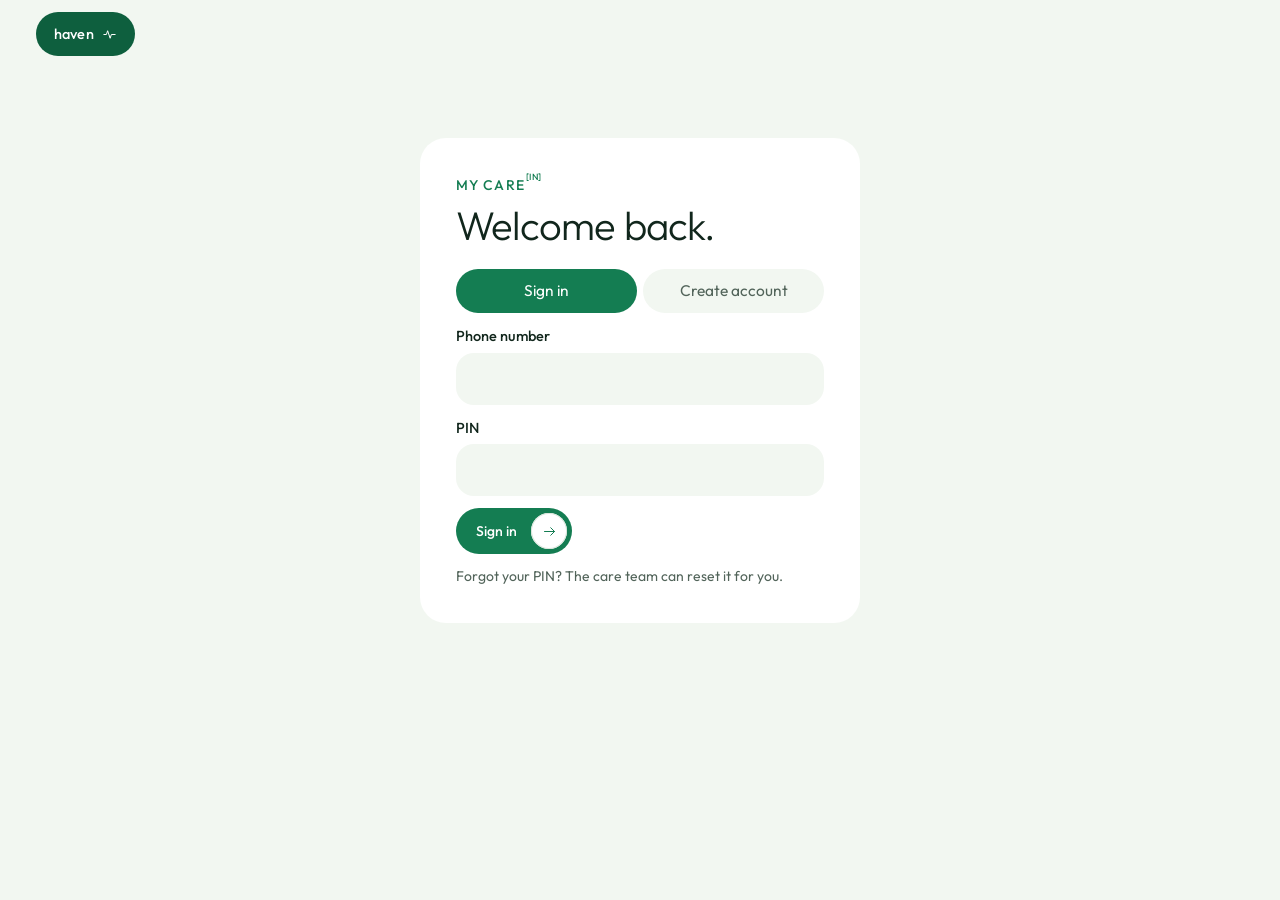
==== app.html @ 5426b7e1 "Add files via upload" ====
<!DOCTYPE html>
<html lang="en">
<head>
<meta charset="utf-8">
<meta name="viewport" content="width=device-width, initial-scale=1">
<meta name="robots" content="noindex">
<title>My care</title>
<meta name="theme-color" content="#147D52">
<link rel="icon" href="data:image/svg+xml,%3Csvg xmlns='http://www.w3.org/2000/svg' viewBox='0 0 32 32'%3E%3Ccircle cx='16' cy='16' r='16' fill='%23147D52'/%3E%3Cpath d='M13 8h6v5h5v6h-5v5h-6v-5H8v-6h5z' fill='%23FFC64A'/%3E%3C/svg%3E">
<link rel="stylesheet" href="styles.css">
</head>
<body>
<div class="wrap">
  <header class="bar">
    <div><a class="pill dark logo" href="index.html"><span id="b-name">haven</span><svg><use href="#i-pulse"/></svg></a></div>
    <div><a class="pill" id="b-call" hidden><svg><use href="#i-phone"/></svg>Call</a><button class="pill" id="b-out" hidden>Sign out</button></div>
  </header>
  <main id="app" aria-live="polite"></main>
</div>
<script src="data.js"></script>
<script src="common.js"></script>
<script src="app.js"></script>
</body>
</html>
---- styles.css ----
@font-face{font-family:"Outfit";src:url("fonts/outfit-latin-wght-normal.woff2") format("woff2");font-weight:100 900;font-display:swap}

:root{
  --bg:#F2F7F1; --ink:#11261C; --muted:#52645A; --line:#DAE6DC; --white:#fff;
  --green:#147D52; --green-d:#0E5F3E; --steel:#8FD3B0; --steel-d:#1F8A5B; --steel-l:#D8EFE0; --deep:#0E5F3E;
  --cyan:#FFC64A; --sun:#FFC64A; --orange:#F0803A; --red:#D2462F; --amber:#9A6700; --ok:#147D52;
  --r:26px;
}
*{box-sizing:border-box}
html{scroll-behavior:smooth;-webkit-text-size-adjust:100%}
html,body{overflow-x:clip}
body{margin:0;background:var(--bg);color:var(--ink);font:400 16.5px/1.5 "Outfit",system-ui,sans-serif;-webkit-font-smoothing:antialiased}
h1,h2,h3,p,ul,ol{margin:0;padding:0}
ul,ol{list-style:none}
h1,h2,h3{font-weight:300;letter-spacing:-.02em;line-height:1.08}
b,strong{font-weight:600}
a{color:inherit;text-decoration:none}
button{font:inherit;color:inherit;background:none;border:0;padding:0;cursor:pointer}
svg{display:block}
:focus-visible{outline:2px solid var(--ink);outline-offset:3px;border-radius:999px}
[hidden]{display:none!important}
.wrap{max-width:1240px;margin:0 auto;padding-left:16px;padding-right:16px}
.muted{color:var(--muted)}
.small{font-size:13px}

/* ---------- pills + round icons ---------- */
.pill{color:var(--ink);display:inline-flex;align-items:center;gap:8px;min-height:40px;padding:0 15px;border-radius:999px;background:#fff;font-size:13px;font-weight:500;white-space:nowrap}
.pill svg{width:15px;height:15px}
.pill.dark{background:var(--ink);color:#fff}
.pill.glass{background:rgba(255,255,255,.26);color:#fff;backdrop-filter:blur(10px);-webkit-backdrop-filter:blur(10px)}
.pill.ghost{background:none;color:var(--muted);box-shadow:inset 0 0 0 1px var(--line)}
.pill.ico-l{padding-left:5px}.pill.ico-r{padding-right:5px}
.ico{color:var(--ink);width:32px;height:32px;flex:none;border-radius:50%;display:grid;place-items:center;background:#fff;box-shadow:inset 0 0 0 1px var(--line)}
.ico svg{width:15px;height:15px}
.ico.dark{background:var(--ink);color:var(--cyan);box-shadow:none}
.ico.cyan{background:var(--cyan);color:#fff;box-shadow:none}
.ico.lg{width:46px;height:46px}.ico.lg svg{width:19px;height:19px}
.ico.xl{width:68px;height:68px}.ico.xl svg{width:26px;height:26px}
.go{display:inline-flex;align-items:center;gap:14px;min-height:46px;padding:0 5px 0 20px;border-radius:999px;background:#fff;box-shadow:inset 0 0 0 1px #CFD3D6;font-size:14px;font-weight:500;transition:transform .15s}
.go:hover{transform:translateY(-1px)}
.go .ico{width:36px;height:36px}
.go.glass{background:rgba(255,255,255,.28);box-shadow:none;color:#fff;backdrop-filter:blur(10px);-webkit-backdrop-filter:blur(10px)}
.go.glass .ico{background:#fff;color:var(--cyan)}
.ico.dark{color:var(--cyan)}.ico.cyan{color:#fff}.pill.dark,.pill.glass{color:#fff}
.go.solid{background:var(--ink);color:#fff;box-shadow:none}
.go.solid .ico{background:#fff;color:var(--ink)}
.go:disabled{opacity:.45;cursor:default;transform:none}
.sec-label{font-size:15px;color:var(--ink)}
.sec-label sup{font-size:9px;font-weight:500;letter-spacing:.04em;margin-left:1px;position:relative;top:-.5em}
.hl{display:inline-flex;align-items:center;gap:.22em;background:#fff;border-radius:999px;padding:0 .28em 0 .32em;line-height:1.12;vertical-align:baseline}
.hl .ico{width:.62em;height:.62em;box-shadow:inset 0 0 0 1px #CFD3D6}
.hl .ico svg{width:55%;height:55%}
.h-ico{display:inline-block;width:.7em;height:.7em;vertical-align:-.04em;margin:0 .12em}
.dash{position:absolute;pointer-events:none;border:1.5px dashed rgba(255,255,255,.85);border-radius:50%}
.cloud{position:absolute;pointer-events:none;width:var(--w,90px);height:calc(var(--w,90px)*.52);border-radius:999px;background:#fff;filter:drop-shadow(0 10px 18px rgba(80,110,125,.18))}
.cloud::before,.cloud::after{content:"";position:absolute;background:#fff;border-radius:50%}
.cloud::before{width:46%;aspect-ratio:1;left:16%;top:-38%}
.cloud::after{width:36%;aspect-ratio:1;left:50%;top:-22%}

/* ---------- hero ---------- */
.hero{position:relative;overflow:hidden;isolation:isolate;min-height:clamp(560px,62vw,760px);border-radius:0 0 30px 30px;color:#fff;background:linear-gradient(180deg,#6F9AB2 0%,#9DBFD0 42%,#CFE0E8 100%)}
.tower{position:absolute;z-index:-1;inset:0;background:linear-gradient(180deg,#3F5560,#6C8795);opacity:.92}
.tower::after{content:"";position:absolute;inset:0;background:repeating-linear-gradient(90deg,rgba(255,255,255,.11) 0 2px,transparent 2px 22px),repeating-linear-gradient(0deg,rgba(0,0,0,.1) 0 2px,transparent 2px 16px)}
.tower.t1{clip-path:polygon(0 0,27% 0,19% 48%,0 66%)}
.tower.t2{clip-path:polygon(100% 0,66% 0,77% 58%,100% 78%);background:linear-gradient(180deg,#33474F,#5D7885)}
.tower.t3{clip-path:polygon(40% 100%,45% 72%,57% 74%,61% 100%);background:linear-gradient(180deg,#4A626D,#2F4048)}
.tower.t4{clip-path:polygon(0 100%,0 74%,15% 64%,24% 100%);background:linear-gradient(180deg,#566F7B,#394C55)}
.tower.t5{clip-path:polygon(100% 100%,100% 86%,84% 70%,78% 100%);background:linear-gradient(180deg,#48606B,#2F4048);opacity:.85}
.hero-haze{position:absolute;z-index:-1;left:20%;right:20%;top:12%;height:60%;border-radius:50%;background:radial-gradient(closest-side,rgba(255,255,255,.55),transparent);filter:blur(10px)}
.nav{position:absolute;z-index:5;left:0;right:0;top:0;display:flex;justify-content:space-between;align-items:center;gap:10px;padding:12px 14px}
.nav>div{display:flex;gap:8px;align-items:center}
.nav .pill{box-shadow:0 2px 10px rgba(40,60,70,.12)}
.logo{font-weight:500;font-size:15px;letter-spacing:.01em}
.hero-mid{position:absolute;left:0;right:0;top:50%;transform:translateY(-54%);text-align:center;padding:0 16px}
.hero h1{font-size:clamp(40px,6.6vw,84px);font-weight:300;letter-spacing:-.025em;line-height:1;text-shadow:0 2px 24px rgba(60,90,105,.25)}
.hero h1 .sun{display:inline-grid;place-items:center;width:.62em;height:.62em;vertical-align:.02em;margin:0 .1em;position:relative}
.hero h1 .sun svg{width:100%;height:100%}
.hero .dash{width:clamp(180px,24vw,330px);aspect-ratio:1;left:50%;top:50%;transform:translate(-50%,-50%)}
.hero .go{margin-top:28px}
.hero-card{position:absolute;z-index:4;left:14px;bottom:14px;display:flex;align-items:center;gap:8px;background:#fff;color:var(--ink);border-radius:999px;padding:8px 22px 8px 8px;max-width:calc(100% - 28px);box-shadow:0 8px 24px rgba(40,60,70,.14)}
.hero-card p{font-size:12.5px;line-height:1.3;max-width:190px;margin-left:8px}
.hero-card .x{position:absolute;right:-6px;top:-8px;width:22px;height:22px;border-radius:50%;background:#fff;display:grid;place-items:center;box-shadow:0 2px 6px rgba(0,0,0,.18);font-size:13px;line-height:1}
.hero-tag{position:absolute;z-index:4;right:14px;bottom:14px}
.side{position:fixed;z-index:30;right:12px;top:50%;transform:translateY(-50%);display:flex;flex-direction:column;gap:8px}
.side .ico{box-shadow:0 2px 10px rgba(40,60,70,.14)}

/* ---------- about ---------- */
.sec{position:relative;padding-top:clamp(56px,7vw,96px)}
.sec-top{display:grid;grid-template-columns:1fr auto 1fr;align-items:start;gap:16px}
.center{text-align:center}
.h2{font-size:clamp(38px,5.2vw,64px)}
.lead{max-width:330px;margin:22px auto 26px;color:#4A4F54;font-size:16px;line-height:1.4}
.curve{position:absolute;z-index:-1;left:0;right:0;top:120px;width:100%;height:520px;fill:none;stroke:#C5CACE;stroke-width:1.2;stroke-dasharray:6 6}
.cards{display:grid;grid-template-columns:1fr 1fr 1fr 1.05fr 1fr;gap:14px;align-items:end;margin-top:28px}
.c{position:relative;overflow:hidden;border-radius:var(--r);isolation:isolate}
.c-dark{background:linear-gradient(200deg,#3A4850,#16191B 70%);color:#fff;padding:20px;min-height:300px;display:flex;flex-direction:column;justify-content:space-between;margin-bottom:70px}
.c-dark h3{font-size:27px;line-height:1.25}
.c-phone{background:var(--steel-l);min-height:190px;padding:18px 18px 0;display:flex;justify-content:center}
.mini{width:132px;border-radius:26px 26px 0 0;background:var(--steel);color:#fff;padding:14px 12px 20px;box-shadow:0 0 0 5px #fff,0 18px 30px -10px rgba(60,90,105,.5);transform:rotate(-7deg) translateY(12px)}
.mini small{display:block;font-size:9px;opacity:.9}
.mini b{display:block;font-weight:300;font-size:30px;line-height:1.1}
.mini span{display:block;font-size:17px;font-weight:300;line-height:1.15;margin-top:6px}
.c-home{background:linear-gradient(180deg,#BFD3DB,#DCE7EC);min-height:230px;margin-bottom:76px}
.c-home .dash{width:150px;height:150px;left:50%;top:44%;transform:translate(-50%,-50%);border-color:#fff}
.c-home .ico.xl{position:absolute;left:50%;top:44%;transform:translate(-50%,-50%)}
.c-home .acts{position:absolute;right:12px;bottom:12px;display:flex;gap:6px;background:rgba(255,255,255,.5);border-radius:999px;padding:5px}
.c-steel{background:var(--steel-d);color:#fff;padding:26px 22px 22px;min-height:130px;overflow:visible;margin-bottom:176px;display:flex;flex-direction:column;gap:14px}
.c-steel p{font-size:16px;line-height:1.25;max-width:170px}
.c-steel .corner{position:absolute;right:-10px;top:-40px;width:78px;height:78px;border-radius:50%;background:var(--bg);display:grid;place-items:center}
.c-steel .corner .ico{width:58px;height:58px;box-shadow:none}
.c-sky{background:linear-gradient(180deg,#8FB3C6,#C9DDE6);min-height:296px}
.c-sky .dash{width:190px;height:190px;left:50%;top:60%;transform:translate(-50%,-50%)}
.c-sky .live{position:absolute;right:14px;top:14px}
.c-sky .ico.live{color:var(--red)}
.c-sky .pill{position:absolute;left:50%;bottom:14px;transform:translateX(-50%)}
.c-sky .figure{position:absolute;left:50%;bottom:54px;transform:translateX(-50%);width:74px;height:74px;border-radius:50%;background:#fff;display:grid;place-items:center;color:var(--deep);box-shadow:0 14px 26px -8px rgba(60,90,105,.5)}
.c-sky .figure svg{width:30px;height:30px}
.pager{display:flex;gap:8px;margin-top:-52px;margin-left:8px;position:relative}

/* ---------- services ---------- */
.svc{display:grid;grid-template-columns:1fr 1fr;gap:16px;align-items:stretch}
.svc-art{position:relative;overflow:hidden;isolation:isolate;border-radius:var(--r);min-height:640px;background:linear-gradient(180deg,#A3C0CC,#C7D8DF 70%,#D6E1E6);color:#fff;padding:24px}
.svc-art .capsule{position:absolute;left:50%;top:50%;transform:translate(-50%,-50%);width:min(300px,62%);height:70%;border:1.5px dashed #fff;border-radius:999px}
.svc-art .inner{position:absolute;left:50%;top:50%;transform:translate(-50%,-48%);width:min(250px,52%);height:60%;border-radius:999px;background:linear-gradient(180deg,rgba(255,255,255,.75),rgba(255,255,255,.12));overflow:hidden}
.svc-art .inner::after{content:"";position:absolute;inset:0;background:repeating-linear-gradient(0deg,rgba(134,168,182,.35) 0 2px,transparent 2px 14px);transform:skewY(-18deg) scale(1.4)}
.chip-big{position:absolute;display:flex;flex-direction:column;gap:4px;align-items:flex-start}
.chip-big .pill{font-size:clamp(17px,2vw,24px);font-weight:300;min-height:0;padding:7px 18px}
.chip-big .pill svg{width:18px;height:18px}
.chip-big span.val{font-size:clamp(17px,2vw,24px);font-weight:300;padding-left:18px;display:flex;align-items:center;gap:8px}
.svc-art .place{position:absolute;left:0;right:0;bottom:24px;text-align:center;font-size:clamp(17px,2vw,24px);font-weight:300;color:#fff;opacity:.9}
.svc-art .dot{position:absolute;width:10px;height:10px;border-radius:50%;background:#fff}
.svc-info{padding:clamp(8px,2vw,28px);display:flex;flex-direction:column}
.tabs-row{display:flex;flex-wrap:wrap;gap:8px;justify-content:center}
.tabs-row .pill{color:#A9AFB4;background:rgba(255,255,255,.45);font-size:15px;font-weight:400;min-height:36px}
.tabs-row .pill[aria-selected="true"]{color:var(--ink);background:#fff}
.slide{flex:1;display:grid;grid-template-columns:auto 1fr auto;align-items:center;gap:12px;padding:40px 0}
.slide-body{text-align:center;display:flex;flex-direction:column;align-items:center;gap:16px}
.slide-body .path{font-size:18px;color:#4A4F54;font-weight:300}
.slide-body h3{font-size:clamp(22px,2.4vw,28px);font-weight:400;max-width:360px;line-height:1.22}
.chev{width:44px;height:44px;display:grid;place-items:center;color:var(--ink)}
.chev svg{width:22px;height:22px}
.dots{display:flex;gap:6px;justify-content:center}
.dots i{width:7px;height:7px;border-radius:50%;box-shadow:inset 0 0 0 1px #555}
.dots i.on{background:var(--ink);box-shadow:0 0 0 2.5px var(--bg),0 0 0 3.5px #555}

/* ---------- app ---------- */
.appshow{position:relative;display:grid;grid-template-columns:1fr auto 1fr;gap:clamp(12px,3vw,48px);align-items:center;padding:56px 0 30px}
.ring{position:absolute;left:50%;top:50%;transform:translate(-50%,-50%);width:min(620px,92%);aspect-ratio:1;border:1.2px dashed #C5CACE;border-radius:50%;z-index:-1}
.notes{display:flex;flex-direction:column;gap:clamp(40px,7vw,92px)}
.notes li{position:relative;font-size:18px;line-height:1.15}
.notes.l{text-align:right;color:#C2C6C9}
.notes.l li:nth-child(2){margin-right:44px}
.notes.r li:nth-child(2){margin-left:44px}
.notes small{display:block;font-size:11.5px;color:var(--muted);margin-top:6px;max-width:190px}
.phone{position:relative;width:228px;border-radius:44px;background:linear-gradient(180deg,#B5CCD6,#9DB9C5);padding:26px 16px 0;color:#fff;box-shadow:0 0 0 12px var(--steel-l),0 40px 60px -30px rgba(60,90,105,.6);height:440px;overflow:hidden}
.phone::before{content:"";position:absolute;left:50%;top:10px;transform:translateX(-50%);width:54px;height:12px;border-radius:9px;background:#EDF3F5}
.phone .t{font-size:10px;opacity:.9;margin-top:10px}
.phone .city{font-size:17px}
.phone .big{font-size:42px;font-weight:300;line-height:1.1;margin-top:10px;display:flex;align-items:baseline;gap:8px}
.phone .big small{font-size:10px}
.phone .say{font-size:26px;font-weight:300;line-height:1.12;margin-top:8px}
.phone .row{display:grid;grid-template-columns:repeat(3,1fr);gap:6px;margin-top:22px;border-top:1px solid rgba(255,255,255,.4);padding-top:10px;font-size:9px}
.phone .row b{display:block;font-size:15px;font-weight:400}
.phone .dock{position:absolute;left:14px;right:14px;bottom:-18px;height:74px;border-radius:26px;background:linear-gradient(180deg,#5F7E8C,#3F5560);display:flex;gap:6px;padding:12px}
.phone .dock .pill{min-height:22px;font-size:8.5px;padding:0 8px;color:var(--ink)}
.float-card{position:relative;display:inline-flex;align-items:center;gap:8px;background:#fff;border-radius:999px;padding:8px 22px 8px 8px;margin-top:8px}
.float-card p{font-size:12.5px;line-height:1.3;max-width:190px;margin-left:8px}

/* ---------- footer ---------- */
.end{padding:clamp(72px,10vw,130px) 0 20px;text-align:center}
.end h2{font-size:clamp(44px,7.4vw,92px);font-weight:400;letter-spacing:-.035em;line-height:.98}
.end .sky-pill{display:inline-block;width:1.25em;height:.52em;border-radius:999px;vertical-align:.04em;margin:0 .1em;background:linear-gradient(180deg,#6F9AB2,#BCD3DD);position:relative;overflow:hidden}
.end .sky-pill::after{content:"";position:absolute;left:38%;bottom:0;width:24%;height:80%;background:var(--deep);clip-path:polygon(50% 0,100% 100%,0 100%)}
.end-row{max-width:520px;margin:44px auto 0;display:flex;justify-content:flex-end;align-items:center;gap:12px;padding-bottom:18px;border-bottom:1px solid #C5CACE;font-size:14px;font-weight:500}
.end-foot{display:flex;justify-content:space-between;align-items:flex-end;gap:16px;padding:8px 0 24px;font-size:12px;color:var(--muted)}
.end-foot nav{display:flex;gap:16px;flex-wrap:wrap}
.totop{width:84px;height:84px;border-radius:50%;box-shadow:inset 0 0 0 1px #C5CACE;display:grid;place-items:center;color:var(--ink)}
.totop svg{width:30px;height:30px}

/* ---------- app pages ---------- */
.bar{display:flex;justify-content:space-between;align-items:center;gap:10px;padding:12px 0}
.bar>div{display:flex;gap:8px;align-items:center}
.greet{position:relative;overflow:hidden;isolation:isolate;border-radius:var(--r);background:linear-gradient(180deg,#8FB3C6,#C9DDE6);color:#fff;padding:clamp(24px,4vw,44px);min-height:190px;display:flex;flex-direction:column;justify-content:flex-end;gap:6px}
.greet h1{font-size:clamp(34px,5vw,58px)}
.greet .dash{width:260px;height:260px;right:-60px;top:-90px}
.greet .cloud{right:16%;top:26%}
.tabs{display:flex;gap:8px;overflow-x:auto;padding:14px 0 6px;scrollbar-width:none}
.tabs::-webkit-scrollbar{display:none}
.tab{min-height:40px;padding:0 17px;border-radius:999px;background:rgba(255,255,255,.5);color:var(--muted);font-size:14.5px;white-space:nowrap;display:inline-flex;align-items:center;gap:8px}
.tab svg{width:15px;height:15px}
.tab[aria-selected="true"]{background:#fff;color:var(--ink)}
.tab .n{min-width:20px;height:20px;border-radius:999px;background:var(--ink);color:#fff;font-size:11px;display:grid;place-items:center;padding:0 6px}
.grid{display:grid;grid-template-columns:1fr 1fr;gap:14px;margin-top:8px}
.box{background:#fff;border-radius:var(--r);padding:22px;display:flex;flex-direction:column;gap:14px;min-width:0}
.box.steel{background:var(--steel-l)}
.box.wide{grid-column:1/-1}
.box h2{font-size:24px;font-weight:400}
.box-head{display:flex;justify-content:space-between;align-items:center;gap:10px}
.row{display:flex;justify-content:space-between;align-items:center;gap:12px;padding:12px 0;border-top:1px solid var(--line)}
.row:first-of-type{border-top:0}
.row b{display:block;font-weight:500}
.row small{color:var(--muted);font-size:13px}
.row .acts{display:flex;gap:6px;flex-wrap:wrap;justify-content:flex-end;align-items:center}
.empty{color:var(--muted);padding:6px 0}
.tick{width:44px;height:44px;flex:none;border-radius:50%;box-shadow:inset 0 0 0 1.5px #C5CACE;display:grid;place-items:center;color:transparent}
.tick svg{width:18px;height:18px}
.tick[aria-pressed="true"]{background:var(--ink);color:var(--cyan);box-shadow:none}
.stat{display:grid;grid-template-columns:repeat(auto-fit,minmax(120px,1fr));gap:10px}
.stat div{background:var(--bg);border-radius:18px;padding:14px}
.stat small{display:block;color:var(--muted);font-size:12px}
.stat b{display:block;font-size:26px;font-weight:300;line-height:1.2}
.tagx{display:inline-flex;align-items:center;min-height:24px;padding:0 10px;border-radius:999px;background:var(--bg);font-size:12px;font-weight:500;white-space:nowrap}
.tagx.urgent{background:#FBE4DF;color:var(--red)}
.tagx.review{background:#FFF0CF;color:var(--amber)}
.tagx.ok{background:#DDF3E8;color:var(--ok)}
.tagx.steel{background:var(--steel-l);color:var(--deep)}
.seg{display:flex;gap:6px;flex-wrap:wrap}
.seg button{min-height:40px;padding:0 16px;border-radius:999px;background:var(--bg);font-size:14px;color:var(--muted)}
.seg button[aria-pressed="true"]{background:var(--ink);color:#fff}
.form{display:flex;flex-direction:column;gap:12px}
.row2{display:grid;grid-template-columns:1fr 1fr;gap:12px}
.field{display:flex;flex-direction:column;gap:6px}
.field label{font-size:13px;font-weight:500}
.field input,.field select,.field textarea{height:52px;border-radius:18px;border:1.5px solid transparent;background:var(--bg);padding:0 18px;font:400 16px "Outfit",sans-serif;color:var(--ink);width:100%}
.field textarea{height:auto;min-height:86px;padding:13px 18px;resize:vertical}
.field input:focus,.field select:focus,.field textarea:focus{outline:0;border-color:var(--ink)}
.checkrow{display:flex;gap:6px;flex-wrap:wrap}
.checkrow label{display:inline-flex;align-items:center;gap:8px;min-height:40px;padding:0 14px;border-radius:999px;background:var(--bg);font-size:14px;cursor:pointer}
.checkrow input{accent-color:var(--ink);width:16px;height:16px}
.note{font-size:14px;padding:12px 16px;border-radius:18px;background:var(--steel-l);color:#2F4048}
.note.err,.note.urgent{background:#FBE4DF;color:#9E2C19}
.note.ok{background:#DDF3E8;color:#14613F}
.note.warn,.note.review{background:#FFF0CF;color:#6E4A00}
.chart{width:100%;height:auto;display:block}
.svc-pick{display:grid;grid-template-columns:repeat(4,1fr);gap:10px}
.svc-pick button{background:var(--bg);border-radius:22px;padding:16px;text-align:left;display:flex;flex-direction:column;gap:10px;min-height:128px;font-size:13px;color:var(--muted)}
.svc-pick button b{color:var(--ink);font-size:16px;font-weight:500}
.svc-pick button[aria-pressed="true"]{background:var(--ink);color:#C9CED2}
.svc-pick button[aria-pressed="true"] b{color:#fff}
.track{display:grid;grid-template-columns:repeat(4,1fr);gap:4px;margin-top:8px;width:100%}
.track i{height:5px;border-radius:9px;background:var(--line)}
.track i.on{background:var(--ink)}
.chat{display:flex;flex-direction:column;gap:8px;max-height:420px;overflow-y:auto;padding:4px}
.bub{max-width:82%;padding:11px 16px;border-radius:20px;background:var(--bg);font-size:15px;align-self:flex-start}
.bub.me{align-self:flex-end;background:var(--ink);color:#fff}
.bub small{display:block;font-size:11px;opacity:.6;margin-top:3px}
.send{display:flex;gap:8px;align-items:center}
.send input{flex:1;height:52px;border-radius:999px;border:0;background:var(--bg);padding:0 20px;font:400 16px "Outfit",sans-serif;min-width:0}
.auth{max-width:440px;margin:clamp(20px,6vw,70px) auto;background:#fff;border-radius:var(--r);padding:clamp(22px,4vw,36px)}
.auth h1{font-size:40px;margin:8px 0 22px}
.auth .seg button{flex:1}
.inline{display:flex;gap:8px;align-items:flex-end;flex-wrap:wrap}
.inline .field{flex:1 1 140px}

@media (max-width:900px){
  .side{display:none}
  .nav .hide-m{display:none}
  .sec-top{grid-template-columns:1fr}
  .sec-top .sec-label{text-align:center}
  .cards{grid-template-columns:1fr 1fr;align-items:stretch}
  .c-dark,.c-home,.c-steel{margin-bottom:0}
  .c-steel{margin-top:30px}
  .c-sky{grid-column:1/-1;min-height:240px}
  .pager,.curve{display:none}
  .svc{grid-template-columns:1fr}
  .svc-art{min-height:480px}
  .appshow{grid-template-columns:1fr;justify-items:center;gap:28px}
  .notes{flex-direction:row;flex-wrap:wrap;gap:14px 22px;justify-content:center;text-align:center!important}
  .notes li{margin:0!important;font-size:16px}
  .notes small{display:none}
  .ring{width:440px;max-width:120%;top:50%}
  .grid{grid-template-columns:1fr}
  .svc-pick{grid-template-columns:1fr 1fr}
}
@media (max-width:560px){
  body{font-size:16px}
  .hero{min-height:600px;border-radius:0 0 24px 24px}
  .hero-tag{display:none}
  .tower.t1{clip-path:polygon(0 0,38% 0,24% 40%,0 56%)}
  .tower.t2{clip-path:polygon(100% 0,70% 0,80% 46%,100% 62%)}
  .tower.t3{display:none}
  .row2{grid-template-columns:1fr}
  .cards{gap:10px}
  .c-dark h3{font-size:22px}
  .c-dark{min-height:250px}
  .slide{grid-template-columns:1fr;padding:28px 0}
  .slide .chev{display:none}
  .end-foot{flex-direction:column;align-items:center;text-align:center}
  .row{align-items:flex-start;flex-direction:column}
  .row.keep{flex-direction:row;align-items:center}
  .row .acts{justify-content:flex-start}
}
@media (prefers-reduced-motion:reduce){html{scroll-behavior:auto}*{transition:none!important}}
.box:not(.steel) .box-head .pill{background:var(--bg)}

/* ---------- calmer, clearer, more hospital ---------- */
.small{font-size:14px}
.row small{font-size:14.500px}
.pill{font-size:14.500px;min-height:44px;padding:0 18px}
.tagx{font-size:13px}
.tab{color:#4F565C;font-size:15.500px;min-height:44px}
.tabs-row .pill{color:#5E666D;background:rgba(255,255,255,.6);font-size:16px;min-height:44px}
.hero{background:linear-gradient(180deg,#5F8DA6 0%,#8FB5C8 48%,#C9DDE6 100%);min-height:clamp(600px,60vw,720px)}
.hero h1{font-weight:400;font-size:clamp(40px,6vw,78px);line-height:1.04;text-shadow:0 2px 22px rgba(40,70,85,.35)}
.hero h1 .sun{background:#fff;border-radius:50%;color:var(--deep);width:.7em;height:.7em;vertical-align:.04em;box-shadow:0 8px 22px rgba(40,70,85,.25)}
.hero h1 .sun svg{width:56%;height:56%}
.hero .sub{max-width:520px;margin:18px auto 0;font-size:19px;line-height:1.4;text-shadow:0 1px 14px rgba(40,70,85,.4)}
.hero-cta{display:flex;gap:10px;justify-content:center;flex-wrap:wrap;margin-top:28px}
.hero .go{margin-top:0;min-height:54px;font-size:16.500px;background:#fff;color:var(--ink);box-shadow:0 8px 22px rgba(40,70,85,.2);backdrop-filter:none}
.hero .go .ico{background:var(--ink);color:var(--cyan);width:42px;height:42px}
.hero-cta .pill{min-height:54px;font-size:16.500px;padding:0 24px}
.hero .dash{width:clamp(260px,40vw,560px);opacity:.55}
.hero .cloud{opacity:.92}
.hero-mid{transform:translateY(-50%)}
.hero-card p{font-size:14.500px;max-width:230px}
.hero-tag b{width:9px;height:9px;border-radius:50%;background:var(--red);display:inline-block}
.sec-label{font-size:14px;letter-spacing:.08em;text-transform:uppercase;color:var(--muted);font-weight:500}
.lead{max-width:440px;font-size:18.500px;color:#3F464B}
.c-dark h3{font-weight:400}
.c .cap-pill{position:absolute;left:12px;bottom:12px}
.c-steel p{font-size:17.500px;max-width:210px}
.cards{align-items:stretch;grid-template-columns:repeat(5,1fr)}
.c-dark,.c-home,.c-steel{margin-bottom:0}
.c-steel{margin-top:34px}
.c-phone,.c-home,.c-sky,.c-dark{min-height:300px}
.slide-body h3{font-weight:400;font-size:clamp(22px,2.3vw,27px);max-width:420px}
.slide-body .path{color:var(--muted);font-weight:400}
.notes.l{color:#4F565C}
.notes li{font-size:19px}
.notes small{font-size:14px;max-width:220px}
.float-card p{font-size:14.500px;max-width:230px}
.info{display:grid;grid-template-columns:repeat(3,1fr);gap:14px;margin-top:28px}
.info .box{gap:8px}
.info .box h3{font-size:24px;font-weight:400}
.info .box p{color:#3F464B}
.info .box.em{background:var(--ink);color:#fff}
.info .box.em p{color:#D4D9DC}
.end h2{font-weight:400;font-size:clamp(40px,6.4vw,80px);letter-spacing:-.03em;line-height:1.02}
.end .sky-pill::after{left:50%;top:50%;bottom:auto;width:.3em;height:.3em;transform:translate(-50%,-50%);background:#fff;clip-path:polygon(36% 0,64% 0,64% 36%,100% 36%,100% 64%,64% 64%,64% 100%,36% 100%,36% 64%,0 64%,0 36%,36% 36%)}
.end-row{font-size:17px;justify-content:center;border:0;gap:10px;flex-wrap:wrap}
.end-foot{font-size:14px}
.field label{font-size:14.500px}
.seg button{min-height:44px;font-size:15.500px}
.box h2{font-size:25px}
.bub small{font-size:12.500px}
@media (max-width:900px){
  .cards{grid-template-columns:1fr 1fr}
  .c-steel{margin-top:30px;min-height:240px}
  .info{grid-template-columns:1fr}
}
@media (max-width:560px){
  .hero{min-height:640px}
  .hero .sub{font-size:17.500px}
  .hero-card{display:none}
  .c-phone,.c-home,.c-dark{min-height:250px}
  .notes small{display:block;margin-left:auto;margin-right:auto}
  .notes{flex-direction:column;gap:20px}
}
@media (max-width:560px){
  .hero .cloud{display:none}
  .hero .cloud:nth-of-type(4){display:block;width:120px!important;height:62px!important;right:8%!important;bottom:5%!important}
  .hero .cloud:nth-of-type(5){display:block;width:76px!important;height:40px!important;left:8%!important;bottom:9%!important}
  .hero-mid{transform:translateY(-58%)}
}

/* ---------- colour: hospital green with a warm sun accent ---------- */
.pill.dark{background:var(--green-d)}
.ico.dark{background:var(--green-d);color:var(--sun)}
.ico.cyan{background:var(--orange);color:#fff}
.go.solid{background:var(--green)}
.go.solid .ico{color:var(--green)}
.go{box-shadow:inset 0 0 0 1px #BFD8C6}
.hl{background:#FFE7A3}
.hl .ico{box-shadow:none;color:var(--green-d)}
.sec-label{color:var(--green)}
.hero{background:linear-gradient(160deg,#0E5F3E 0%,#147D52 45%,#2E9A6A 100%)}
.hero .cloud{display:none!important}
.hero-haze{left:auto;right:-8%;top:-30%;width:54%;height:auto;aspect-ratio:1;background:#1B8F5F;filter:none;opacity:.7}
.hero::after{content:"";position:absolute;z-index:-1;left:-10%;bottom:-46%;width:44%;aspect-ratio:1;border-radius:50%;background:#0E5F3E;opacity:.6}
.hero::before{content:"";position:absolute;z-index:-1;right:12%;bottom:14%;width:clamp(70px,9vw,130px);aspect-ratio:1;border-radius:50%;background:var(--sun)}
.hero h1{text-shadow:none}
.hero h1 .sun{background:var(--sun);color:var(--green-d);box-shadow:none}
.hero .sub{text-shadow:none;color:#E4F4EA}
.hero .dash{border-color:rgba(255,255,255,.5)}
.hero .go{box-shadow:none}
.hero .go .ico{background:var(--green);color:#fff}
.hero-tag b{background:var(--orange)}
.curve{stroke:#B7D3BE}
.c-dark{background:linear-gradient(200deg,#147D52,#0B4A30 75%)}
.c-phone{background:var(--steel-l)}
.mini{background:var(--green);box-shadow:0 0 0 5px #fff,0 18px 30px -10px rgba(14,95,62,.5)}
.c-home{background:#FFE7A3}
.c-home .dash{border-color:#fff}
.c-home .ico.xl{color:var(--green-d)}
.c-steel{background:var(--steel-d)}
.c-sky{background:linear-gradient(180deg,#2E9A6A,#9BDAB6)}
.c-sky .figure{color:var(--green-d);box-shadow:0 14px 26px -8px rgba(14,95,62,.5)}
.svc-art{background:linear-gradient(170deg,#147D52,#3FA677)}
.svc-art .inner{background:linear-gradient(180deg,rgba(255,255,255,.8),rgba(255,255,255,.2))}
.svc-art .inner::after{background:repeating-linear-gradient(0deg,rgba(20,125,82,.3) 0 2px,transparent 2px 14px)}
.tabs-row .pill[aria-selected="true"]{background:var(--green);color:#fff}
.dots i.on{background:var(--green);box-shadow:0 0 0 2.5px var(--bg),0 0 0 3.5px var(--green)}
.slide-body .ico.xl{background:var(--steel-l);color:var(--green-d)}
.ring{border-color:#B7D3BE}
.phone{background:linear-gradient(180deg,#2E9A6A,#147D52);box-shadow:0 0 0 12px var(--steel-l),0 40px 60px -30px rgba(14,95,62,.6)}
.phone .dock{background:linear-gradient(180deg,#0E5F3E,#0B4A30)}
.cloud{filter:drop-shadow(0 10px 18px rgba(14,95,62,.16))}
.notes.r b{color:var(--green)}
.info .box .ico{background:var(--steel-l);box-shadow:none;color:var(--green-d)}
.info .box.em{background:var(--green-d)}
.info .box.em .ico{background:#fff;color:var(--red)}
.end .sky-pill{background:var(--green)}
.end-row{border:0}
.totop{box-shadow:inset 0 0 0 1px #B7D3BE;color:var(--green-d)}
/* app pages */
.greet{background:linear-gradient(150deg,#0E5F3E,#147D52 55%,#2E9A6A)}
.greet .cloud{background:var(--sun);filter:none;width:64px!important;height:64px!important;border-radius:50%}
.greet .cloud::before,.greet .cloud::after{display:none}
.tab[aria-selected="true"]{background:var(--green);color:#fff}
.tab .n{background:var(--orange)}
.tab[aria-selected="true"] .n{background:#fff;color:var(--green-d)}
.seg button[aria-pressed="true"]{background:var(--green)}
.tick[aria-pressed="true"]{background:var(--green);color:#fff}
.tick{box-shadow:inset 0 0 0 1.5px #B7D3BE}
.track i.on{background:var(--green)}
.bub.me{background:var(--green)}
.svc-pick button[aria-pressed="true"]{background:var(--green);color:#DDF2E5}
.svc-pick button .ico{color:var(--green-d)}
.tagx.steel{background:var(--steel-l);color:var(--green-d)}
.tagx.ok{background:var(--steel-l);color:var(--green-d)}
.note{background:var(--steel-l);color:#0E4A31}
.field input:focus,.field select:focus,.field textarea:focus{border-color:var(--green)}
.checkrow input{accent-color:var(--green)}
:focus-visible{outline-color:var(--green-d)}
.box .box-head .pill.dark{background:var(--green-d);color:#fff}
.greet .cloud{right:7%!important;top:16%!important;width:46px!important;height:46px!important}
@media (max-width:560px){.hero{min-height:560px}.hero::before{right:10%;bottom:8%}}
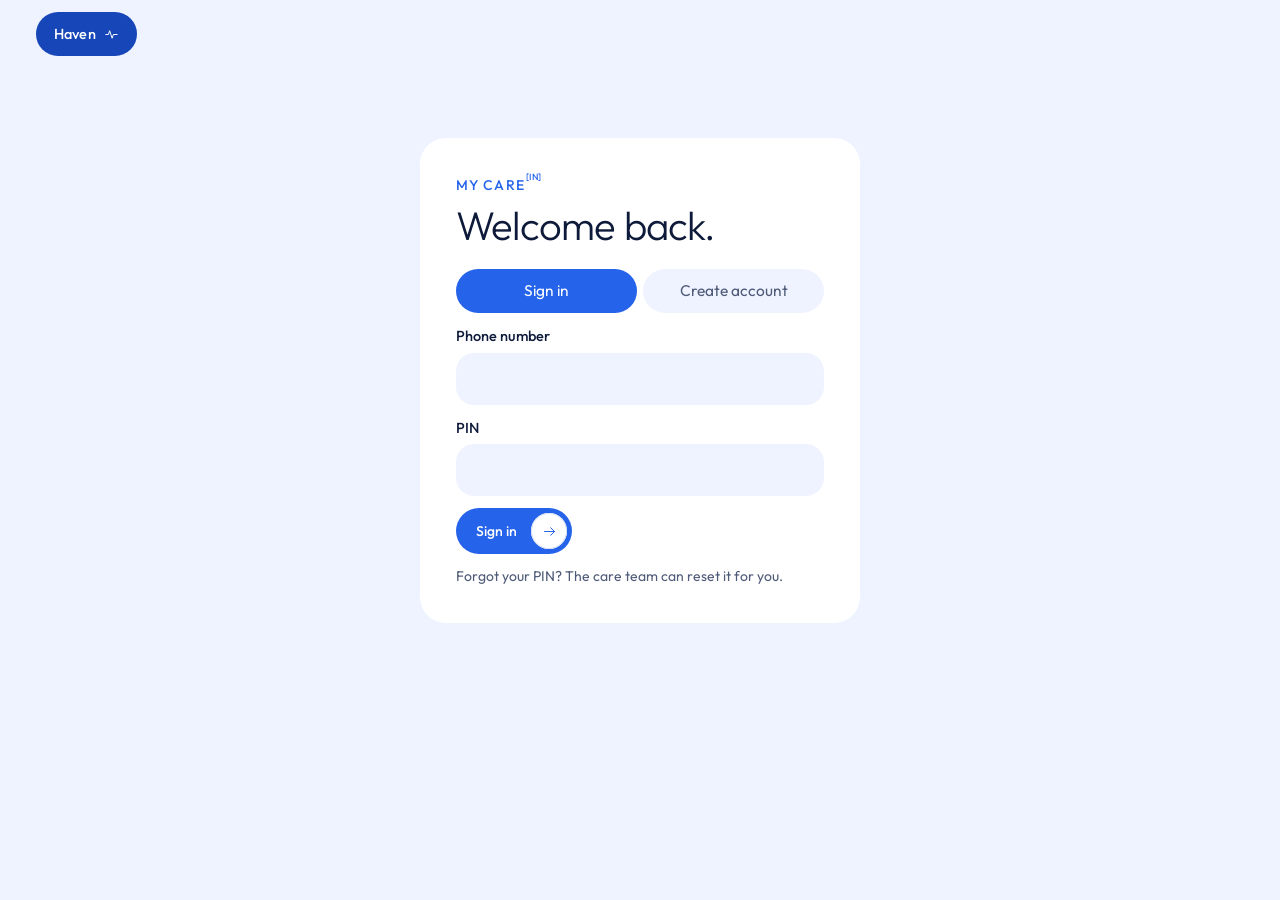
==== commit 97392ddd: "Add files via upload" ====
--- a/app.html
+++ b/app.html
@@ -5,8 +5,8 @@
 <meta name="viewport" content="width=device-width, initial-scale=1">
 <meta name="robots" content="noindex">
 <title>My care</title>
-<meta name="theme-color" content="#147D52">
-<link rel="icon" href="data:image/svg+xml,%3Csvg xmlns='http://www.w3.org/2000/svg' viewBox='0 0 32 32'%3E%3Ccircle cx='16' cy='16' r='16' fill='%23147D52'/%3E%3Cpath d='M13 8h6v5h5v6h-5v5h-6v-5H8v-6h5z' fill='%23FFC64A'/%3E%3C/svg%3E">
+<meta name="theme-color" content="#2563EB">
+<link rel="icon" href="data:image/svg+xml,%3Csvg xmlns='http://www.w3.org/2000/svg' viewBox='0 0 32 32'%3E%3Ccircle cx='16' cy='16' r='16' fill='%232563EB'/%3E%3Cpath d='M13 8h6v5h5v6h-5v5h-6v-5H8v-6h5z' fill='%23FFC64A'/%3E%3C/svg%3E">
 <link rel="stylesheet" href="styles.css">
 </head>
 <body>
--- a/styles.css
+++ b/styles.css
@@ -1,9 +1,9 @@
 @font-face{font-family:"Outfit";src:url("fonts/outfit-latin-wght-normal.woff2") format("woff2");font-weight:100 900;font-display:swap}
 
 :root{
-  --bg:#F2F7F1; --ink:#11261C; --muted:#52645A; --line:#DAE6DC; --white:#fff;
-  --green:#147D52; --green-d:#0E5F3E; --steel:#8FD3B0; --steel-d:#1F8A5B; --steel-l:#D8EFE0; --deep:#0E5F3E;
-  --cyan:#FFC64A; --sun:#FFC64A; --orange:#F0803A; --red:#D2462F; --amber:#9A6700; --ok:#147D52;
+  --bg:#EEF3FF; --ink:#0E1A3A; --muted:#4F5B78; --line:#D8E1F5; --white:#fff;
+  --green:#2563EB; --green-d:#1746B8; --steel:#A9C4FF; --steel-d:#2F6BEA; --steel-l:#DFE9FF; --deep:#1746B8;
+  --cyan:#FFC64A; --sun:#FFC64A; --orange:#F0803A; --red:#D2462F; --amber:#9A6700; --ok:#2563EB;
   --r:26px;
 }
 *{box-sizing:border-box}
@@ -369,51 +369,51 @@
 .ico.cyan{background:var(--orange);color:#fff}
 .go.solid{background:var(--green)}
 .go.solid .ico{color:var(--green)}
-.go{box-shadow:inset 0 0 0 1px #BFD8C6}
+.go{box-shadow:inset 0 0 0 1px #BCCBEE}
 .hl{background:#FFE7A3}
 .hl .ico{box-shadow:none;color:var(--green-d)}
 .sec-label{color:var(--green)}
-.hero{background:linear-gradient(160deg,#0E5F3E 0%,#147D52 45%,#2E9A6A 100%)}
+.hero{background:linear-gradient(160deg,#1746B8 0%,#2563EB 45%,#4C82F7 100%)}
 .hero .cloud{display:none!important}
-.hero-haze{left:auto;right:-8%;top:-30%;width:54%;height:auto;aspect-ratio:1;background:#1B8F5F;filter:none;opacity:.7}
-.hero::after{content:"";position:absolute;z-index:-1;left:-10%;bottom:-46%;width:44%;aspect-ratio:1;border-radius:50%;background:#0E5F3E;opacity:.6}
+.hero-haze{left:auto;right:-8%;top:-30%;width:54%;height:auto;aspect-ratio:1;background:#3B77F5;filter:none;opacity:.7}
+.hero::after{content:"";position:absolute;z-index:-1;left:-10%;bottom:-46%;width:44%;aspect-ratio:1;border-radius:50%;background:#1746B8;opacity:.6}
 .hero::before{content:"";position:absolute;z-index:-1;right:12%;bottom:14%;width:clamp(70px,9vw,130px);aspect-ratio:1;border-radius:50%;background:var(--sun)}
 .hero h1{text-shadow:none}
 .hero h1 .sun{background:var(--sun);color:var(--green-d);box-shadow:none}
-.hero .sub{text-shadow:none;color:#E4F4EA}
+.hero .sub{text-shadow:none;color:#E3ECFF}
 .hero .dash{border-color:rgba(255,255,255,.5)}
 .hero .go{box-shadow:none}
 .hero .go .ico{background:var(--green);color:#fff}
 .hero-tag b{background:var(--orange)}
-.curve{stroke:#B7D3BE}
-.c-dark{background:linear-gradient(200deg,#147D52,#0B4A30 75%)}
+.curve{stroke:#BCCBEE}
+.c-dark{background:linear-gradient(200deg,#2563EB,#12368F 75%)}
 .c-phone{background:var(--steel-l)}
-.mini{background:var(--green);box-shadow:0 0 0 5px #fff,0 18px 30px -10px rgba(14,95,62,.5)}
+.mini{background:var(--green);box-shadow:0 0 0 5px #fff,0 18px 30px -10px rgba(23,70,184,.5)}
 .c-home{background:#FFE7A3}
 .c-home .dash{border-color:#fff}
 .c-home .ico.xl{color:var(--green-d)}
 .c-steel{background:var(--steel-d)}
-.c-sky{background:linear-gradient(180deg,#2E9A6A,#9BDAB6)}
-.c-sky .figure{color:var(--green-d);box-shadow:0 14px 26px -8px rgba(14,95,62,.5)}
-.svc-art{background:linear-gradient(170deg,#147D52,#3FA677)}
+.c-sky{background:linear-gradient(180deg,#4C82F7,#B5CCFF)}
+.c-sky .figure{color:var(--green-d);box-shadow:0 14px 26px -8px rgba(23,70,184,.5)}
+.svc-art{background:linear-gradient(170deg,#2563EB,#5B8DF8)}
 .svc-art .inner{background:linear-gradient(180deg,rgba(255,255,255,.8),rgba(255,255,255,.2))}
-.svc-art .inner::after{background:repeating-linear-gradient(0deg,rgba(20,125,82,.3) 0 2px,transparent 2px 14px)}
+.svc-art .inner::after{background:repeating-linear-gradient(0deg,rgba(37,99,235,.3) 0 2px,transparent 2px 14px)}
 .tabs-row .pill[aria-selected="true"]{background:var(--green);color:#fff}
 .dots i.on{background:var(--green);box-shadow:0 0 0 2.5px var(--bg),0 0 0 3.5px var(--green)}
 .slide-body .ico.xl{background:var(--steel-l);color:var(--green-d)}
-.ring{border-color:#B7D3BE}
-.phone{background:linear-gradient(180deg,#2E9A6A,#147D52);box-shadow:0 0 0 12px var(--steel-l),0 40px 60px -30px rgba(14,95,62,.6)}
-.phone .dock{background:linear-gradient(180deg,#0E5F3E,#0B4A30)}
-.cloud{filter:drop-shadow(0 10px 18px rgba(14,95,62,.16))}
+.ring{border-color:#BCCBEE}
+.phone{background:linear-gradient(180deg,#4C82F7,#2563EB);box-shadow:0 0 0 12px var(--steel-l),0 40px 60px -30px rgba(23,70,184,.6)}
+.phone .dock{background:linear-gradient(180deg,#1746B8,#12368F)}
+.cloud{filter:drop-shadow(0 10px 18px rgba(23,70,184,.16))}
 .notes.r b{color:var(--green)}
 .info .box .ico{background:var(--steel-l);box-shadow:none;color:var(--green-d)}
 .info .box.em{background:var(--green-d)}
 .info .box.em .ico{background:#fff;color:var(--red)}
 .end .sky-pill{background:var(--green)}
 .end-row{border:0}
-.totop{box-shadow:inset 0 0 0 1px #B7D3BE;color:var(--green-d)}
+.totop{box-shadow:inset 0 0 0 1px #BCCBEE;color:var(--green-d)}
 /* app pages */
-.greet{background:linear-gradient(150deg,#0E5F3E,#147D52 55%,#2E9A6A)}
+.greet{background:linear-gradient(150deg,#1746B8,#2563EB 55%,#4C82F7)}
 .greet .cloud{background:var(--sun);filter:none;width:64px!important;height:64px!important;border-radius:50%}
 .greet .cloud::before,.greet .cloud::after{display:none}
 .tab[aria-selected="true"]{background:var(--green);color:#fff}
@@ -421,14 +421,14 @@
 .tab[aria-selected="true"] .n{background:#fff;color:var(--green-d)}
 .seg button[aria-pressed="true"]{background:var(--green)}
 .tick[aria-pressed="true"]{background:var(--green);color:#fff}
-.tick{box-shadow:inset 0 0 0 1.5px #B7D3BE}
+.tick{box-shadow:inset 0 0 0 1.5px #BCCBEE}
 .track i.on{background:var(--green)}
 .bub.me{background:var(--green)}
-.svc-pick button[aria-pressed="true"]{background:var(--green);color:#DDF2E5}
+.svc-pick button[aria-pressed="true"]{background:var(--green);color:#E3ECFF}
 .svc-pick button .ico{color:var(--green-d)}
 .tagx.steel{background:var(--steel-l);color:var(--green-d)}
 .tagx.ok{background:var(--steel-l);color:var(--green-d)}
-.note{background:var(--steel-l);color:#0E4A31}
+.note{background:var(--steel-l);color:#12368F}
 .field input:focus,.field select:focus,.field textarea:focus{border-color:var(--green)}
 .checkrow input{accent-color:var(--green)}
 :focus-visible{outline-color:var(--green-d)}
